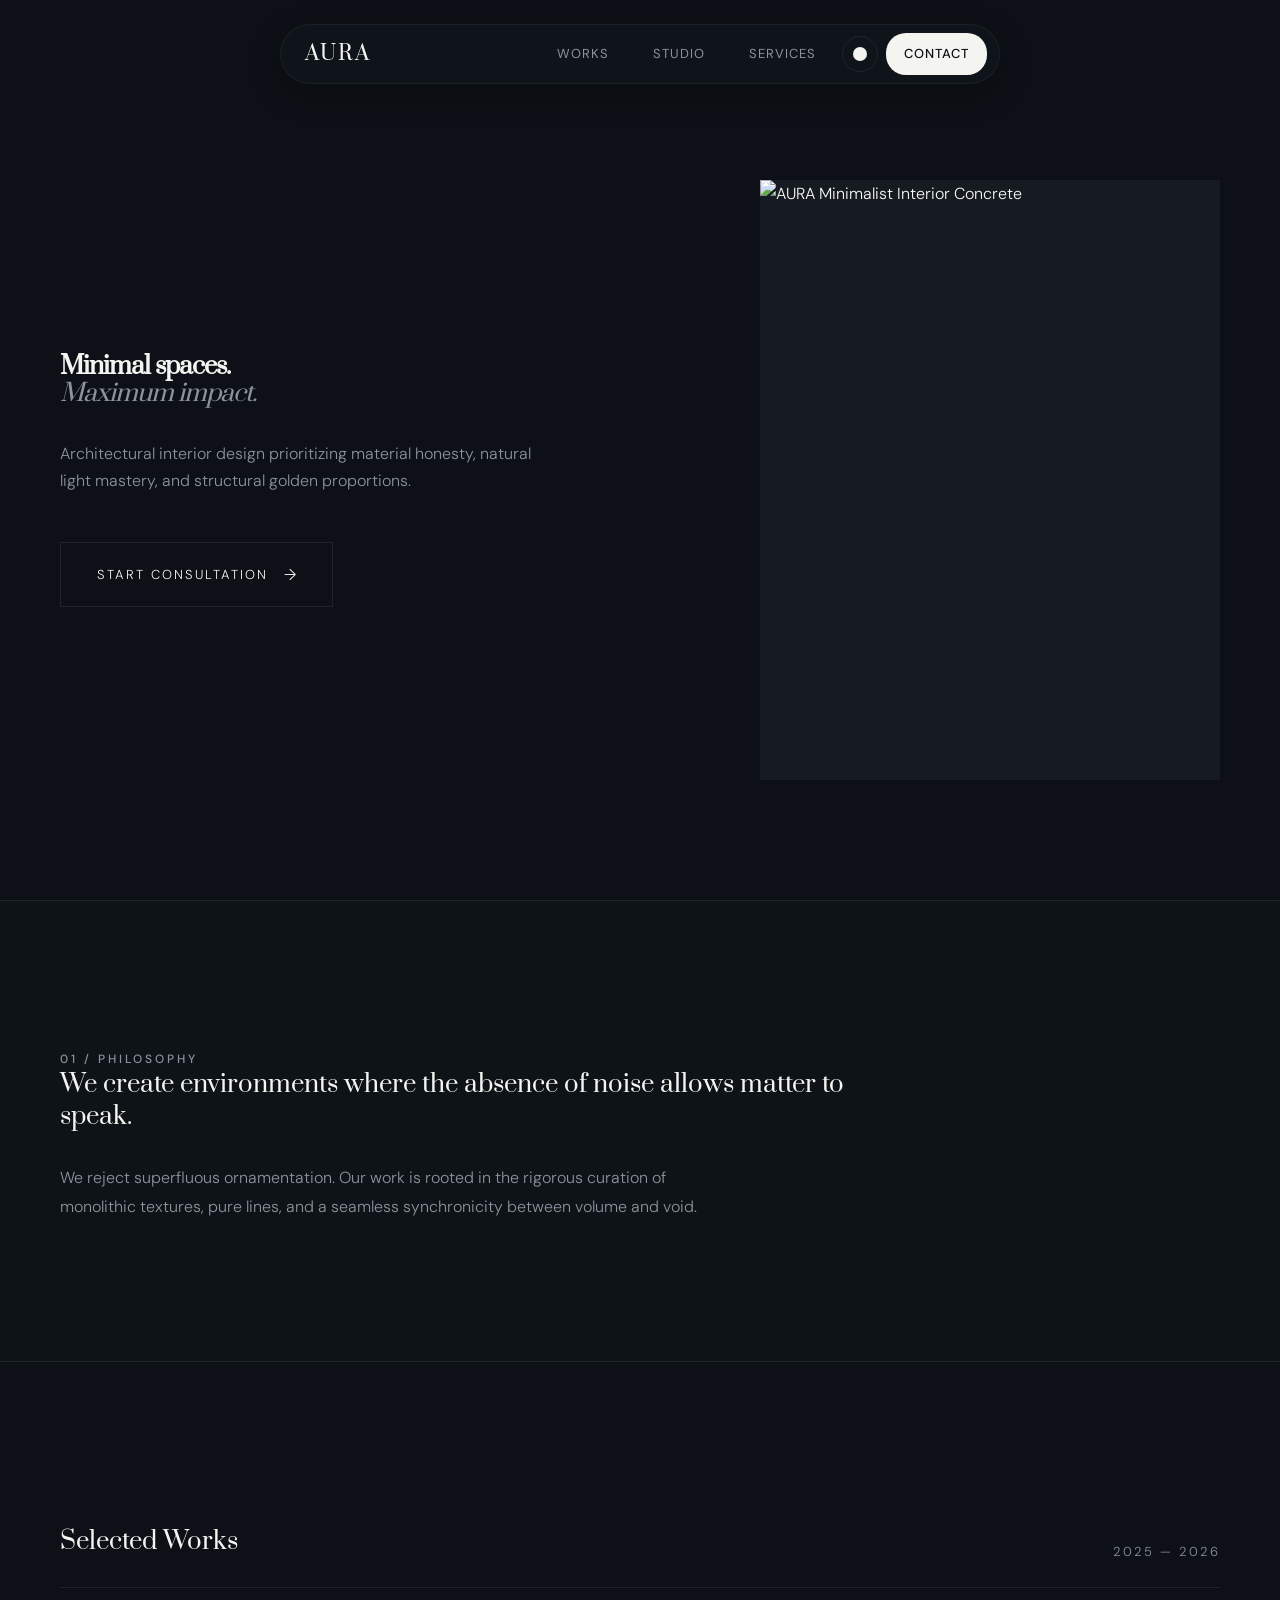
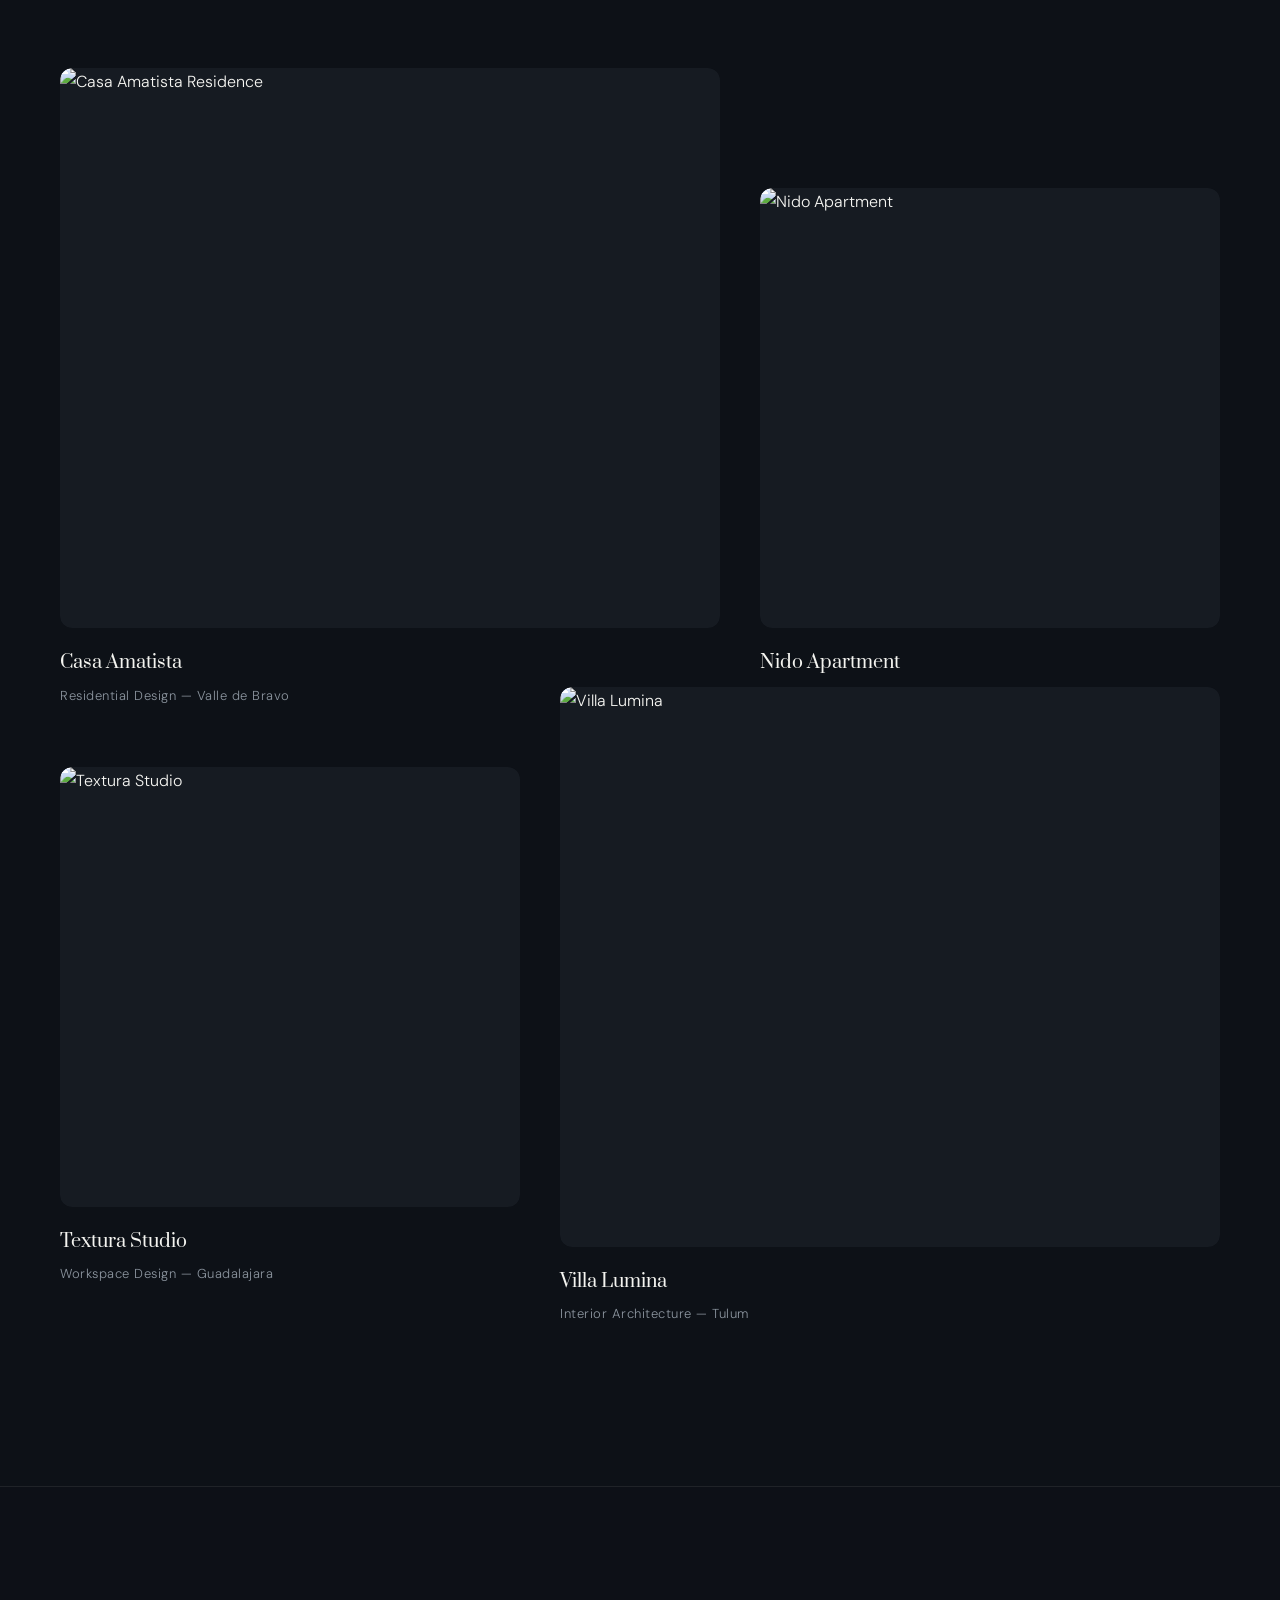
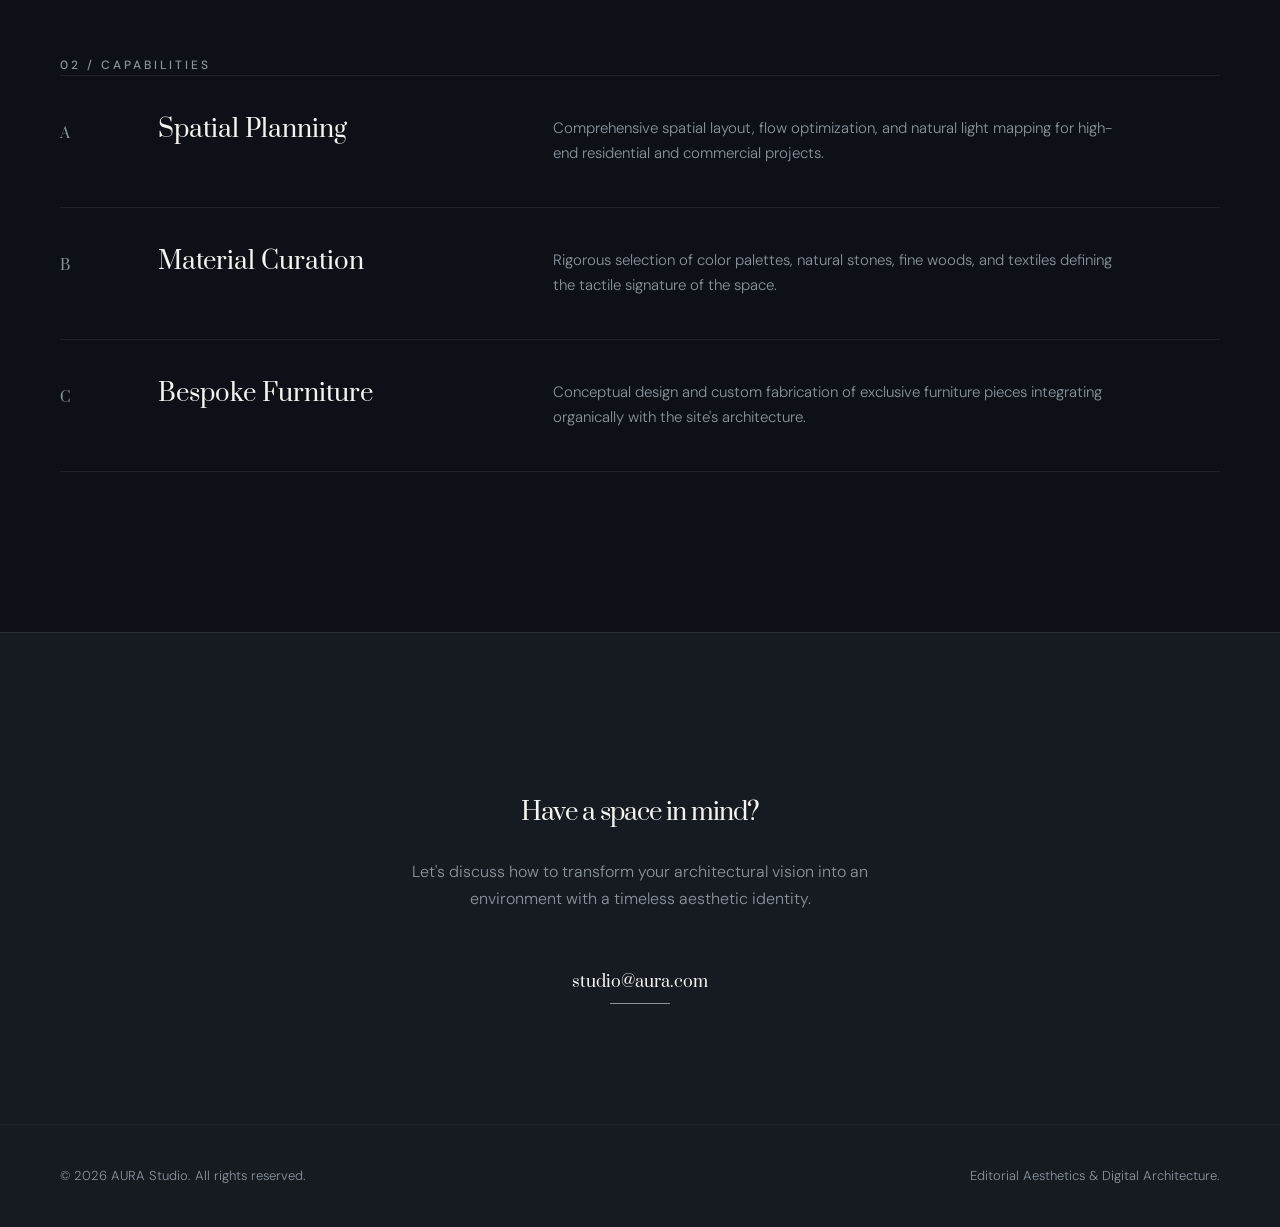
==== index.html @ 2470e01d "Subiendo version local limpia y definitiva" ====
<!DOCTYPE html>
<html lang="en">
<head>
    <meta charset="UTF-8">
    <meta name="viewport" content="width=device-width, initial-scale=1.0">
    <title>AURA — High-End Interior Architecture</title>
    <link rel="icon" href="data:image/svg+xml,<svg xmlns=%22http://www.w3.org/2000/svg%22 viewBox=%220 0 100 100%22><text y=%22.9em%22 font-size=%2290%22>A</text></svg>">
    <link rel="preconnect" href="https://fonts.googleapis.com">
    <link rel="preconnect" href="https://fonts.gstatic.com" crossorigin>
    <link href="https://fonts.googleapis.com/css2?family=DM+Sans:ital,opsz,wght@0,9..40,300;0,9..40,400;0,9..40,500;1,9..40,300&family=Prata&display=swap" rel="stylesheet">
    <link rel="stylesheet" href="scss/main.css">
</head>
<body>

    <header class="smart-nav">
        <nav class="nav-pill">
            <a href="#" class="nav-logo">AURA</a>
            <div class="nav-menu">
                <a href="#portfolio" class="nav-item">Works</a>
                <a href="#philosophy" class="nav-item">Studio</a>
                <a href="#services" class="nav-item">Services</a>
                <button id="theme-toggle" class="theme-switcher" aria-label="Toggle theme">
                    <span class="mode-icon"></span>
                </button>
                <a href="#contact" class="nav-item contact-pill">Contact</a>
            </div>
        </nav>
    </header>

    <main>
        <section class="hero" id="hero">
            <div class="hero-container">
                <div class="hero-content">
                    <h1 class="hero-title">Minimal spaces.<br><span class="italic-text">Maximum impact.</span></h1>
                    <p class="hero-lead">Architectural interior design prioritizing material honesty, natural light mastery, and structural golden proportions.</p>
                    <div class="hero-actions">
                        <a href="#contact" class="btn-premium">
                            <span class="btn-text">Start Consultation</span>
                            <span class="btn-arrow">→</span>
                        </a>
                    </div>
                </div>
                <div class="hero-visual">
                    <div class="image-wrapper">
                        <img src="https://images.unsplash.com/photo-1618221195710-dd6b41faaea6?q=80&w=1200&auto=format&fit=crop" alt="AURA Minimalist Interior Concrete" class="parallax-img">
                    </div>
                </div>
            </div>
        </section>

        <section class="philosophy" id="philosophy">
            <div class="container philosophy-grid">
                <div class="meta-label">01 / PHILOSOPHY</div>
                <div class="philosophy-statement">
                    <h2>We create environments where the absence of noise allows matter to speak.</h2>
                    <p>We reject superfluous ornamentation. Our work is rooted in the rigorous curation of monolithic textures, pure lines, and a seamless synchronicity between volume and void.</p>
                </div>
            </div>
        </section>

        <section class="portfolio" id="portfolio">
            <div class="container">
                <div class="portfolio-header">
                    <h2 class="section-title">Selected Works</h2>
                    <span class="portfolio-timeline">2025 — 2026</span>
                </div>
                
                <div class="portfolio-grid">
                    <article class="portfolio-item item-large">
                        <div class="item-image-ctx">
                            <img src="https://images.unsplash.com/photo-1600210492486-724fe5c67fb0?q=80&w=1000&auto=format&fit=crop" alt="Casa Amatista Residence">
                        </div>
                        <div class="item-meta">
                            <h3>Casa Amatista</h3>
                            <p>Residential Design — Valle de Bravo</p>
                        </div>
                    </article>

                    <article class="portfolio-item item-medium shelf-down">
                        <div class="item-image-ctx">
                            <img src="https://images.unsplash.com/photo-1600607687939-ce8a6c25118c?q=80&w=800&auto=format&fit=crop" alt="Nido Apartment">
                        </div>
                        <div class="item-meta">
                            <h3>Nido Apartment</h3>
                            <p>Urban Minimalism — CDMX</p>
                        </div>
                    </article>

                    <article class="portfolio-item item-medium">
                        <div class="item-image-ctx">
                            <img src="https://images.unsplash.com/photo-1600566753190-17f0baa2a6c3?q=80&w=800&auto=format&fit=crop" alt="Textura Studio">
                        </div>
                        <div class="item-meta">
                            <h3>Textura Studio</h3>
                            <p>Workspace Design — Guadalajara</p>
                        </div>
                    </article>

                    <article class="portfolio-item item-large shelf-up">
                        <div class="item-image-ctx">
                            <img src="https://images.unsplash.com/photo-1600210492493-0946911123ea?q=80&w=1000&auto=format&fit=crop" alt="Villa Lumina">
                        </div>
                        <div class="item-meta">
                            <h3>Villa Lumina</h3>
                            <p>Interior Architecture — Tulum</p>
                        </div>
                    </article>
                </div>
            </div>
        </section>

        <section class="services" id="services">
            <div class="container services-grid">
                <div class="meta-label">02 / CAPABILITIES</div>
                <div class="services-wrapper">
                    <div class="service-row">
                        <span class="service-index">A</span>
                        <h3 class="service-name">Spatial Planning</h3>
                        <p class="service-desc">Comprehensive spatial layout, flow optimization, and natural light mapping for high-end residential and commercial projects.</p>
                    </div>
                    <div class="service-row">
                        <span class="service-index">B</span>
                        <h3 class="service-name">Material Curation</h3>
                        <p class="service-desc">Rigorous selection of color palettes, natural stones, fine woods, and textiles defining the tactile signature of the space.</p>
                    </div>
                    <div class="service-row">
                        <span class="service-index">C</span>
                        <h3 class="service-name">Bespoke Furniture</h3>
                        <p class="service-desc">Conceptual design and custom fabrication of exclusive furniture pieces integrating organically with the site's architecture.</p>
                    </div>
                </div>
            </div>
        </section>

        <section class="contact" id="contact">
            <div class="contact-container">
                <h2 class="contact-title">Have a space in mind?</h2>
                <p class="contact-legend">Let's discuss how to transform your architectural vision into an environment with a timeless aesthetic identity.</p>
                <div class="contact-action">
                    <a href="mailto:studio@aura.com" class="btn-large-contact">studio@aura.com</a>
                </div>
            </div>
        </section>
    </main>

    <footer class="main-footer">
        <div class="container footer-container">
            <div class="footer-copyright">
                <p>© 2026 AURA Studio. All rights reserved.</p>
            </div>
            <div class="footer-signature">
                <p>Editorial Aesthetics & Digital Architecture.</p>
            </div>
        </div>
    </footer>

    <script src="assets/js/main.js"></script>
</body>
</html>
---- scss/main.css ----
@charset "UTF-8";
:root {
  --bg-color: #0D1117;
  --surface-color: #161B22;
  --text-main: #F4F4F0;
  --text-muted: #8B949E;
  --accent-color: #C9D1D9;
  --border-color: rgba(244, 244, 240, 0.08);
}

[data-theme=light] {
  --bg-color: #F9F8F6;
  --surface-color: #F0EDE9;
  --text-main: #1C1B1A;
  --text-muted: #6D6A66;
  --accent-color: #8C7A6B;
  --border-color: rgba(28, 27, 26, 0.08);
}

:root {
  --bg-color: #0D1117;
  --surface-color: #161B22;
  --text-main: #F4F4F0;
  --text-muted: #8B949E;
  --accent-color: #C9D1D9;
  --border-color: rgba(244, 244, 240, 0.08);
}

[data-theme=light] {
  --bg-color: #F9F8F6;
  --surface-color: #F0EDE9;
  --text-main: #1C1B1A;
  --text-muted: #6D6A66;
  --accent-color: #8C7A6B;
  --border-color: rgba(28, 27, 26, 0.08);
}

html {
  scroll-behavior: smooth;
  box-sizing: border-box;
  background-color: var(--bg-color);
  transition: background-color 0.5s cubic-bezier(0.16, 1, 0.3, 1);
}

*, *:before, *:after {
  box-sizing: inherit;
  margin: 0;
  padding: 0;
}

body {
  background-color: var(--bg-color);
  color: var(--text-main);
  font-family: "DM Sans", sans-serif;
  font-weight: 300;
  line-height: 1.7;
  overflow-x: hidden;
  -webkit-font-smoothing: antialiased;
  -moz-osx-font-smoothing: grayscale;
  transition: background-color 0.5s cubic-bezier(0.16, 1, 0.3, 1), color 0.5s cubic-bezier(0.16, 1, 0.3, 1);
}

.container,
.hero-container,
.philosophy-container,
.portfolio-container,
.services-container,
.contact-container,
.footer-container {
  width: 100%;
  max-width: 1300px;
  margin: 0 auto;
  padding: 0 min(5vw, 60px);
}

img {
  max-width: 100%;
  height: auto;
  display: block;
}

a {
  color: inherit;
  text-decoration: none;
  cursor: pointer;
}

:root {
  --bg-color: #0D1117;
  --surface-color: #161B22;
  --text-main: #F4F4F0;
  --text-muted: #8B949E;
  --accent-color: #C9D1D9;
  --border-color: rgba(244, 244, 240, 0.08);
}

[data-theme=light] {
  --bg-color: #F9F8F6;
  --surface-color: #F0EDE9;
  --text-main: #1C1B1A;
  --text-muted: #6D6A66;
  --accent-color: #8C7A6B;
  --border-color: rgba(28, 27, 26, 0.08);
}

.smart-nav {
  position: fixed;
  top: 24px;
  left: 0;
  width: 100%;
  z-index: 1000;
  transition: transform 0.6s cubic-bezier(0.16, 1, 0.3, 1), opacity 0.6s cubic-bezier(0.16, 1, 0.3, 1);
  display: flex;
  justify-content: center;
}
.smart-nav.nav-hidden {
  transform: translateY(-100px);
  opacity: 0;
}
@media (max-width: 480px) {
  .smart-nav {
    top: 16px;
  }
}

.nav-pill {
  background: rgba(22, 27, 34, 0.4);
  backdrop-filter: blur(24px);
  -webkit-backdrop-filter: blur(24px);
  border: 1px solid rgba(244, 244, 240, 0.05);
  display: flex;
  align-items: center;
  justify-content: space-between;
  width: 100%;
  max-width: 720px;
  padding: 8px 12px 8px 24px;
  border-radius: 40px;
  box-shadow: 0 10px 30px rgba(0, 0, 0, 0.3);
}
@media (max-width: 1024px) {
  .nav-pill {
    max-width: 90%;
  }
}
@media (max-width: 480px) {
  .nav-pill {
    padding: 6px 8px 6px 16px;
  }
}

.nav-logo {
  font-family: "Prata", serif;
  font-size: 20px;
  letter-spacing: 2px;
  color: var(--text-main);
}

.nav-menu {
  display: flex;
  align-items: center;
  gap: 8px;
}

.nav-item {
  font-size: 13px;
  font-weight: 400;
  text-transform: uppercase;
  letter-spacing: 1px;
  color: var(--text-muted);
  padding: 10px 18px;
  border-radius: 20px;
  transition: all 0.5s cubic-bezier(0.16, 1, 0.3, 1);
}
.nav-item:hover {
  color: var(--text-main);
}
.nav-item.contact-pill {
  background-color: var(--text-main);
  color: var(--bg-color);
  font-weight: 500;
}
.nav-item.contact-pill:hover {
  background-color: var(--accent-color);
  color: var(--bg-color);
}
@media (max-width: 480px) {
  .nav-item {
    font-size: 11px;
    padding: 8px 12px;
  }
  .nav-item:not(.contact-pill) {
    display: none;
  }
}

.theme-switcher {
  background: transparent;
  border: 1px solid var(--border-color);
  width: 36px;
  height: 36px;
  border-radius: 50%;
  cursor: pointer;
  display: flex;
  align-items: center;
  justify-content: center;
  padding: 0;
  transition: all 0.5s cubic-bezier(0.16, 1, 0.3, 1);
}
.theme-switcher .mode-icon {
  width: 14px;
  height: 14px;
  border-radius: 50%;
  background-color: var(--text-main);
  transition: all 0.5s cubic-bezier(0.16, 1, 0.3, 1);
}
.theme-switcher:hover {
  border-color: var(--text-main);
}

:root {
  --bg-color: #0D1117;
  --surface-color: #161B22;
  --text-main: #F4F4F0;
  --text-muted: #8B949E;
  --accent-color: #C9D1D9;
  --border-color: rgba(244, 244, 240, 0.08);
}

[data-theme=light] {
  --bg-color: #F9F8F6;
  --surface-color: #F0EDE9;
  --text-main: #1C1B1A;
  --text-muted: #6D6A66;
  --accent-color: #8C7A6B;
  --border-color: rgba(28, 27, 26, 0.08);
}

.hero {
  min-height: 100vh;
  display: flex;
  align-items: center;
  padding-top: 140px;
  padding-bottom: 80px;
}
@media (max-width: 1024px) {
  .hero {
    padding-top: 120px;
    padding-bottom: 60px;
  }
}

.hero-container {
  display: grid;
  grid-template-columns: 1.1fr 0.9fr;
  gap: 40px;
  align-items: center;
}
@media (max-width: 1024px) {
  .hero-container {
    grid-template-columns: 1fr;
    gap: 60px;
  }
}

.hero-content {
  max-width: 580px;
}
@media (max-width: 1024px) {
  .hero-content {
    max-width: 100%;
  }
}

.hero-title {
  font-size: clamp(40px, 40px + (64px - 40px) * (100vw - 375px) / (1440px - 375px), 64px);
  font-family: "Prata", serif;
  color: var(--text-main);
  line-height: 1.15;
  margin-bottom: 32px;
  letter-spacing: -1px;
}
.hero-title .italic-text {
  font-family: "Prata", serif;
  font-style: italic;
  font-weight: 300;
  color: var(--text-muted);
}

.hero-lead {
  font-size: clamp(16px, 16px + (18px - 16px) * (100vw - 375px) / (1440px - 375px), 18px);
  color: var(--text-muted);
  margin-bottom: 48px;
  max-width: 480px;
}

.hero-actions {
  display: inline-block;
}

.btn-premium {
  display: flex;
  align-items: center;
  gap: 16px;
  padding: 18px 36px;
  border: 1px solid var(--border-color);
  border-radius: 0;
  background: transparent;
  transition: all 0.5s cubic-bezier(0.16, 1, 0.3, 1);
}
.btn-premium .btn-text {
  font-size: 13px;
  text-transform: uppercase;
  letter-spacing: 2px;
  color: var(--text-main);
}
.btn-premium .btn-arrow {
  font-size: 16px;
  transition: transform 0.4s cubic-bezier(0.16, 1, 0.3, 1);
}
.btn-premium:hover {
  border-color: var(--text-main);
  background-color: rgba(254, 254, 250, 0.02);
}
.btn-premium:hover .btn-arrow {
  transform: translateX(6px);
}

.hero-visual {
  position: relative;
  width: 100%;
  display: flex;
  justify-content: flex-end;
}
@media (max-width: 1024px) {
  .hero-visual {
    justify-content: center;
  }
}

.image-wrapper {
  width: 100%;
  max-width: 460px;
  height: 600px;
  overflow: hidden;
  background-color: var(--surface-color);
}
.image-wrapper .parallax-img {
  width: 100%;
  height: 100%;
  object-fit: cover;
  filter: grayscale(20%) contrast(105%);
  transition: transform 0.8s cubic-bezier(0.16, 1, 0.3, 1);
}
.image-wrapper:hover .parallax-img {
  transform: scale(1.05);
}
@media (max-width: 1024px) {
  .image-wrapper {
    max-width: 100%;
    height: 500px;
  }
}
@media (max-width: 480px) {
  .image-wrapper {
    height: 400px;
  }
}

:root {
  --bg-color: #0D1117;
  --surface-color: #161B22;
  --text-main: #F4F4F0;
  --text-muted: #8B949E;
  --accent-color: #C9D1D9;
  --border-color: rgba(244, 244, 240, 0.08);
}

[data-theme=light] {
  --bg-color: #F9F8F6;
  --surface-color: #F0EDE9;
  --text-main: #1C1B1A;
  --text-muted: #6D6A66;
  --accent-color: #8C7A6B;
  --border-color: rgba(28, 27, 26, 0.08);
}

.philosophy {
  padding: 140px 0;
  border-top: 1px solid var(--border-color);
  border-bottom: 1px solid var(--border-color);
  background-color: rgba(22, 27, 34, 0.2);
}
@media (max-width: 1024px) {
  .philosophy {
    padding: 100px 0;
  }
}

.philosophy-container {
  display: grid;
  grid-template-columns: 0.4fr 1.6fr;
  gap: 40px;
}
@media (max-width: 1024px) {
  .philosophy-container {
    grid-template-columns: 1fr;
    gap: 24px;
  }
}

.meta-label {
  font-size: 12px;
  font-weight: 500;
  text-transform: uppercase;
  letter-spacing: 3px;
  color: var(--text-muted);
  padding-top: 8px;
}

.philosophy-statement {
  max-width: 820px;
}
.philosophy-statement h2 {
  font-size: clamp(28px, 28px + (44px - 28px) * (100vw - 375px) / (1440px - 375px), 44px);
  font-family: "Prata", serif;
  color: var(--text-main);
  line-height: 1.3;
  margin-bottom: 32px;
  font-weight: 400;
}
.philosophy-statement p {
  font-size: clamp(16px, 16px + (18px - 16px) * (100vw - 375px) / (1440px - 375px), 18px);
  color: var(--text-muted);
  max-width: 680px;
  line-height: 1.8;
}

:root {
  --bg-color: #0D1117;
  --surface-color: #161B22;
  --text-main: #F4F4F0;
  --text-muted: #8B949E;
  --accent-color: #C9D1D9;
  --border-color: rgba(244, 244, 240, 0.08);
}

[data-theme=light] {
  --bg-color: #F9F8F6;
  --surface-color: #F0EDE9;
  --text-main: #1C1B1A;
  --text-muted: #6D6A66;
  --accent-color: #8C7A6B;
  --border-color: rgba(28, 27, 26, 0.08);
}

.portfolio {
  padding: 160px 0;
}
@media (max-width: 1024px) {
  .portfolio {
    padding: 100px 0;
  }
}

.portfolio-header {
  display: flex;
  justify-content: space-between;
  align-items: flex-end;
  margin-bottom: 80px;
  border-bottom: 1px solid var(--border-color);
  padding-bottom: 24px;
}
.portfolio-header .section-title {
  font-size: clamp(32px, 32px + (48px - 32px) * (100vw - 375px) / (1440px - 375px), 48px);
  font-family: "Prata", serif;
  font-weight: 400;
  color: var(--text-main);
}
.portfolio-header .portfolio-timeline {
  font-size: 13px;
  letter-spacing: 2px;
  color: var(--text-muted);
}

.portfolio-grid {
  display: grid;
  grid-template-columns: repeat(12, 1fr);
  gap: 60px 40px;
}
@media (max-width: 1024px) {
  .portfolio-grid {
    gap: 40px 0;
  }
}

.portfolio-item {
  position: relative;
  display: flex;
  flex-direction: column;
}
.portfolio-item .item-image-ctx {
  width: 100%;
  overflow: hidden;
  background-color: var(--surface-color);
  border-radius: 12px;
  mask-image: -webkit-radial-gradient(white, black);
}
.portfolio-item .item-image-ctx img {
  width: 100%;
  height: 100%;
  object-fit: cover;
  filter: grayscale(10%) contrast(102%);
  transition: transform 0.8s cubic-bezier(0.16, 1, 0.3, 1);
}
.portfolio-item .item-meta {
  margin-top: 20px;
}
.portfolio-item .item-meta h3 {
  font-family: "Prata", serif;
  font-size: 18px;
  font-weight: 400;
  color: var(--text-main);
  margin-bottom: 6px;
}
.portfolio-item .item-meta p {
  font-size: 13px;
  color: var(--text-muted);
  letter-spacing: 0.5px;
}
.portfolio-item:hover .item-image-ctx img {
  transform: scale(1.03);
}
.portfolio-item {
  /* Distribución de la grilla asimétrica editorial */
}
.portfolio-item.item-large {
  grid-column: span 7;
}
.portfolio-item.item-large .item-image-ctx {
  height: 560px;
}
@media (max-width: 1024px) {
  .portfolio-item.item-large {
    grid-column: span 12;
  }
  .portfolio-item.item-large .item-image-ctx {
    height: 450px;
  }
}
.portfolio-item.item-medium {
  grid-column: span 5;
}
.portfolio-item.item-medium .item-image-ctx {
  height: 440px;
}
@media (max-width: 1024px) {
  .portfolio-item.item-medium {
    grid-column: span 12;
  }
  .portfolio-item.item-medium .item-image-ctx {
    height: 400px;
  }
}
.portfolio-item {
  /* Desplazamientos geométricos para pantallas de escritorio */
}
.portfolio-item.shelf-down {
  margin-top: 120px;
}
@media (max-width: 1024px) {
  .portfolio-item.shelf-down {
    margin-top: 0;
  }
}
.portfolio-item.shelf-up {
  margin-top: -80px;
}
@media (max-width: 1024px) {
  .portfolio-item.shelf-up {
    margin-top: 0;
  }
}

:root {
  --bg-color: #0D1117;
  --surface-color: #161B22;
  --text-main: #F4F4F0;
  --text-muted: #8B949E;
  --accent-color: #C9D1D9;
  --border-color: rgba(244, 244, 240, 0.08);
}

[data-theme=light] {
  --bg-color: #F9F8F6;
  --surface-color: #F0EDE9;
  --text-main: #1C1B1A;
  --text-muted: #6D6A66;
  --accent-color: #8C7A6B;
  --border-color: rgba(28, 27, 26, 0.08);
}

.services {
  padding: 160px 0;
  border-top: 1px solid var(--border-color);
  background-color: rgba(13, 17, 23, 0.4);
}
@media (max-width: 1024px) {
  .services {
    padding: 100px 0;
  }
}

.services-container {
  display: grid;
  grid-template-columns: 0.4fr 1.6fr;
  gap: 40px;
}
@media (max-width: 1024px) {
  .services-container {
    grid-template-columns: 1fr;
    gap: 48px;
  }
}

.services-wrapper {
  display: flex;
  flex-direction: column;
  width: 100%;
}

.service-row {
  display: grid;
  grid-template-columns: 0.2fr 1fr 1.8fr;
  padding: 40px 0;
  border-top: 1px solid var(--border-color);
  align-items: flex-start;
  gap: 24px;
  transition: background-color 0.4s cubic-bezier(0.16, 1, 0.3, 1);
}
.service-row:last-child {
  border-bottom: 1px solid var(--border-color);
}
.service-row .service-index {
  font-family: "Prata", serif;
  font-size: 14px;
  color: var(--text-muted);
  padding-top: 6px;
}
.service-row .service-name {
  font-family: "Prata", serif;
  font-size: 24px;
  font-weight: 400;
  color: var(--text-main);
  line-height: 1.2;
}
.service-row .service-desc {
  font-size: 15px;
  color: var(--text-muted);
  line-height: 1.7;
  max-width: 580px;
}
.service-row:hover {
  background-color: rgba(244, 244, 240, 0.01);
}
@media (max-width: 1024px) {
  .service-row {
    grid-template-columns: 1fr;
    gap: 12px;
    padding: 32px 0;
  }
}

:root {
  --bg-color: #0D1117;
  --surface-color: #161B22;
  --text-main: #F4F4F0;
  --text-muted: #8B949E;
  --accent-color: #C9D1D9;
  --border-color: rgba(244, 244, 240, 0.08);
}

[data-theme=light] {
  --bg-color: #F9F8F6;
  --surface-color: #F0EDE9;
  --text-main: #1C1B1A;
  --text-muted: #6D6A66;
  --accent-color: #8C7A6B;
  --border-color: rgba(28, 27, 26, 0.08);
}

.contact {
  padding: 160px 0 120px 0;
  background-color: var(--surface-color);
  text-align: center;
  border-top: 1px solid var(--border-color);
}
@media (max-width: 1024px) {
  .contact {
    padding: 120px 0 80px 0;
  }
}

.contact-title {
  font-size: clamp(36px, 36px + (56px - 36px) * (100vw - 375px) / (1440px - 375px), 56px);
  font-family: "Prata", serif;
  font-weight: 400;
  color: var(--text-main);
  margin-bottom: 24px;
  letter-spacing: -1px;
}

.contact-legend {
  font-size: clamp(16px, 16px + (18px - 16px) * (100vw - 375px) / (1440px - 375px), 18px);
  color: var(--text-muted);
  max-width: 520px;
  margin: 0 auto 56px auto;
  line-height: 1.7;
}

.btn-large-contact {
  display: inline-block;
  font-family: "Prata", serif;
  font-size: clamp(28px, 28px + (48px - 28px) * (100vw - 375px) / (1440px - 375px), 48px);
  color: var(--text-main);
  font-weight: 400;
  position: relative;
  padding-bottom: 8px;
  transition: color 0.4s cubic-bezier(0.16, 1, 0.3, 1);
}
.btn-large-contact::after {
  content: "";
  position: absolute;
  bottom: 0;
  left: 50%;
  width: 60px;
  height: 1px;
  background-color: var(--text-muted);
  transform: translateX(-50%);
  transition: width 0.4s cubic-bezier(0.16, 1, 0.3, 1), background-color 0.4s cubic-bezier(0.16, 1, 0.3, 1);
}
.btn-large-contact:hover {
  color: var(--accent-color);
}
.btn-large-contact:hover::after {
  width: 100%;
  background-color: var(--accent-color);
}

.main-footer {
  padding: 40px 0;
  background-color: var(--surface-color);
  border-top: 1px solid rgba(244, 244, 240, 0.04);
  font-size: 13px;
  color: var(--text-muted);
}

.footer-container {
  display: flex;
  justify-content: space-between;
  align-items: center;
}
@media (max-width: 480px) {
  .footer-container {
    flex-direction: column;
    gap: 16px;
    text-align: center;
  }
}/*# sourceMappingURL=main.css.map */
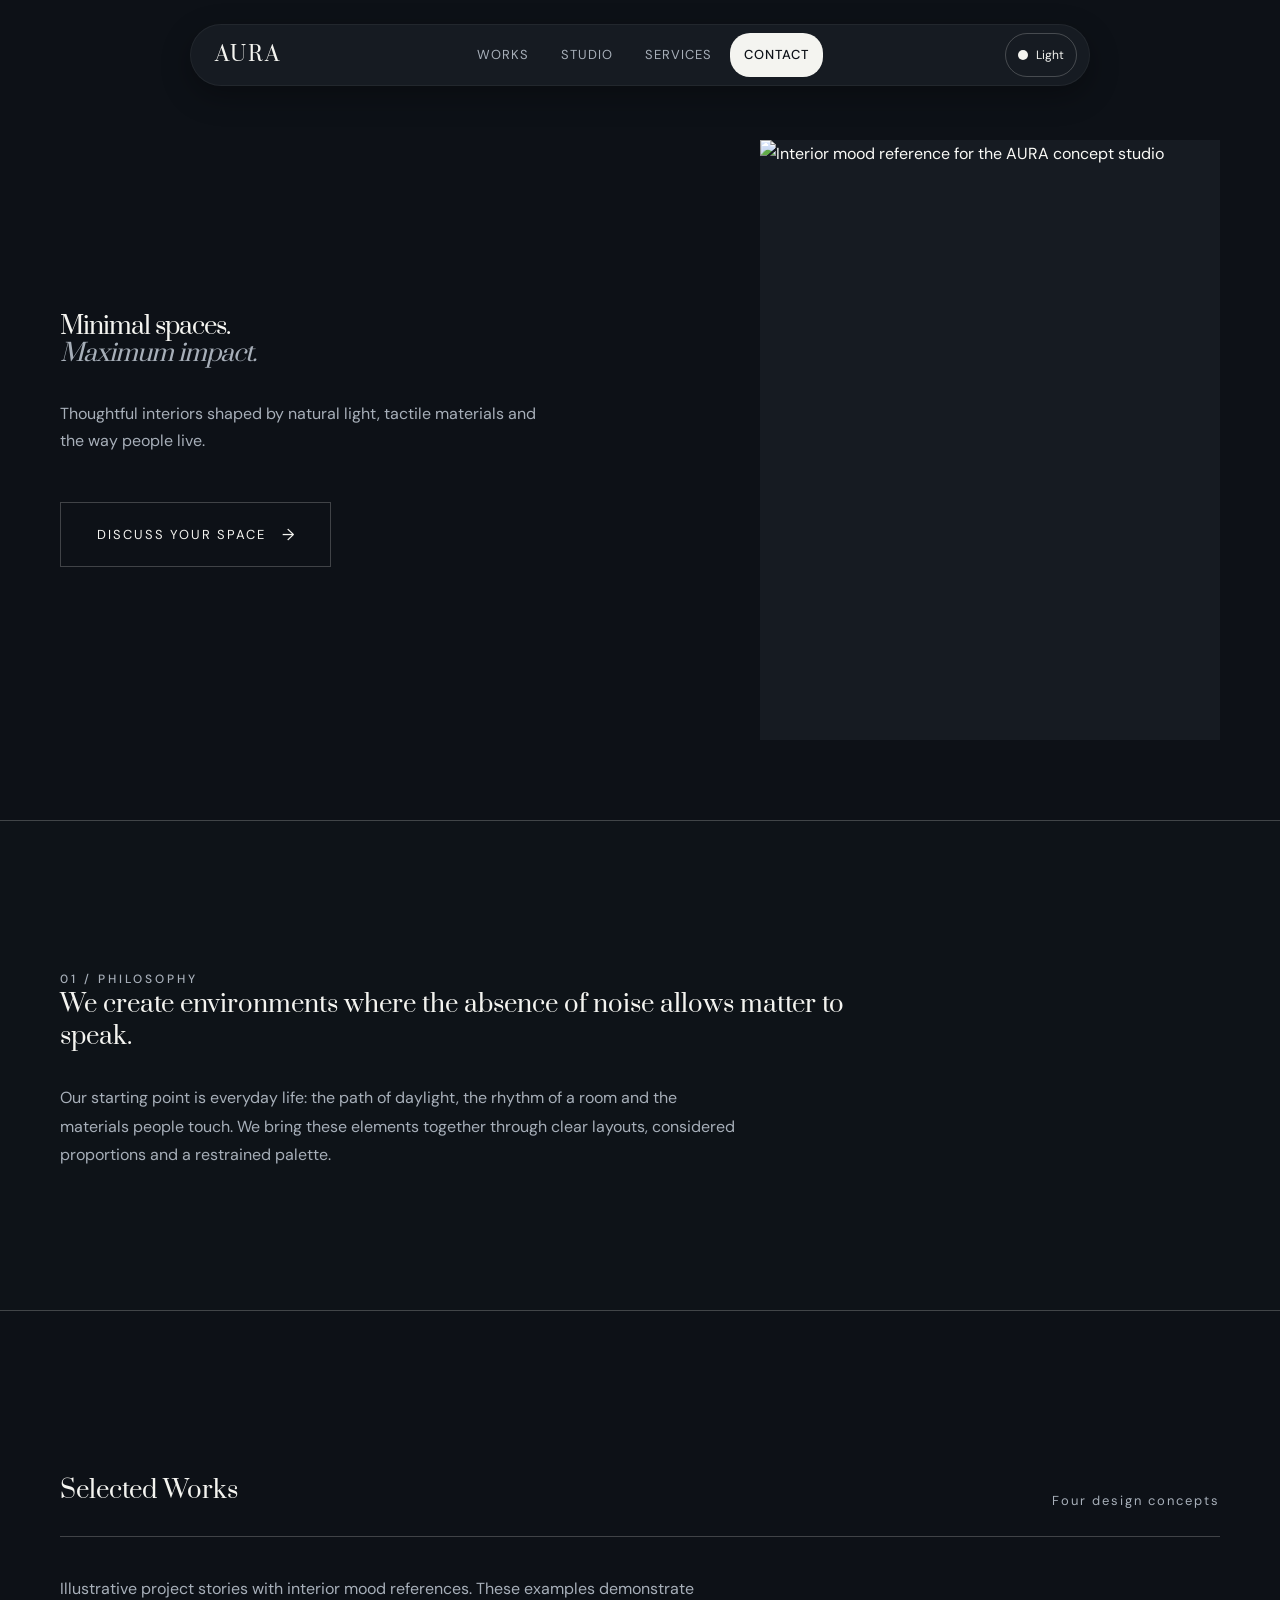
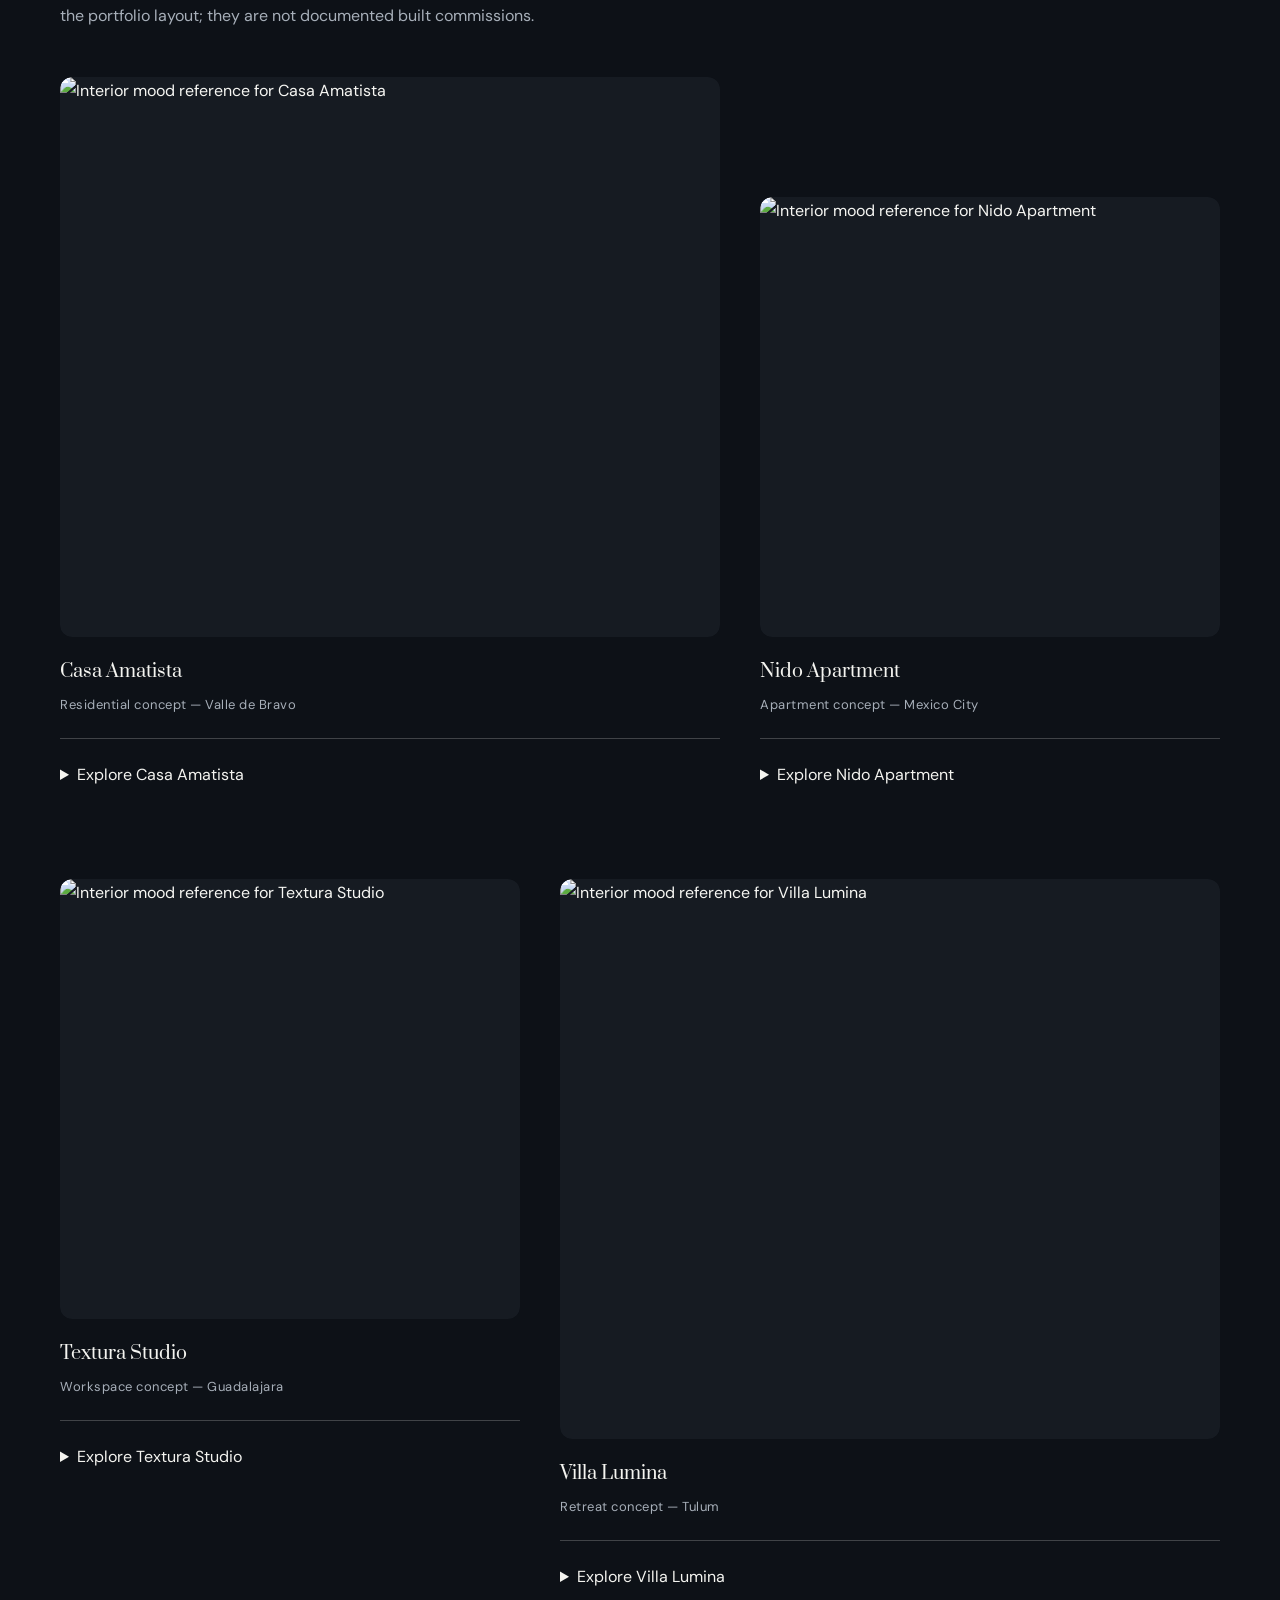
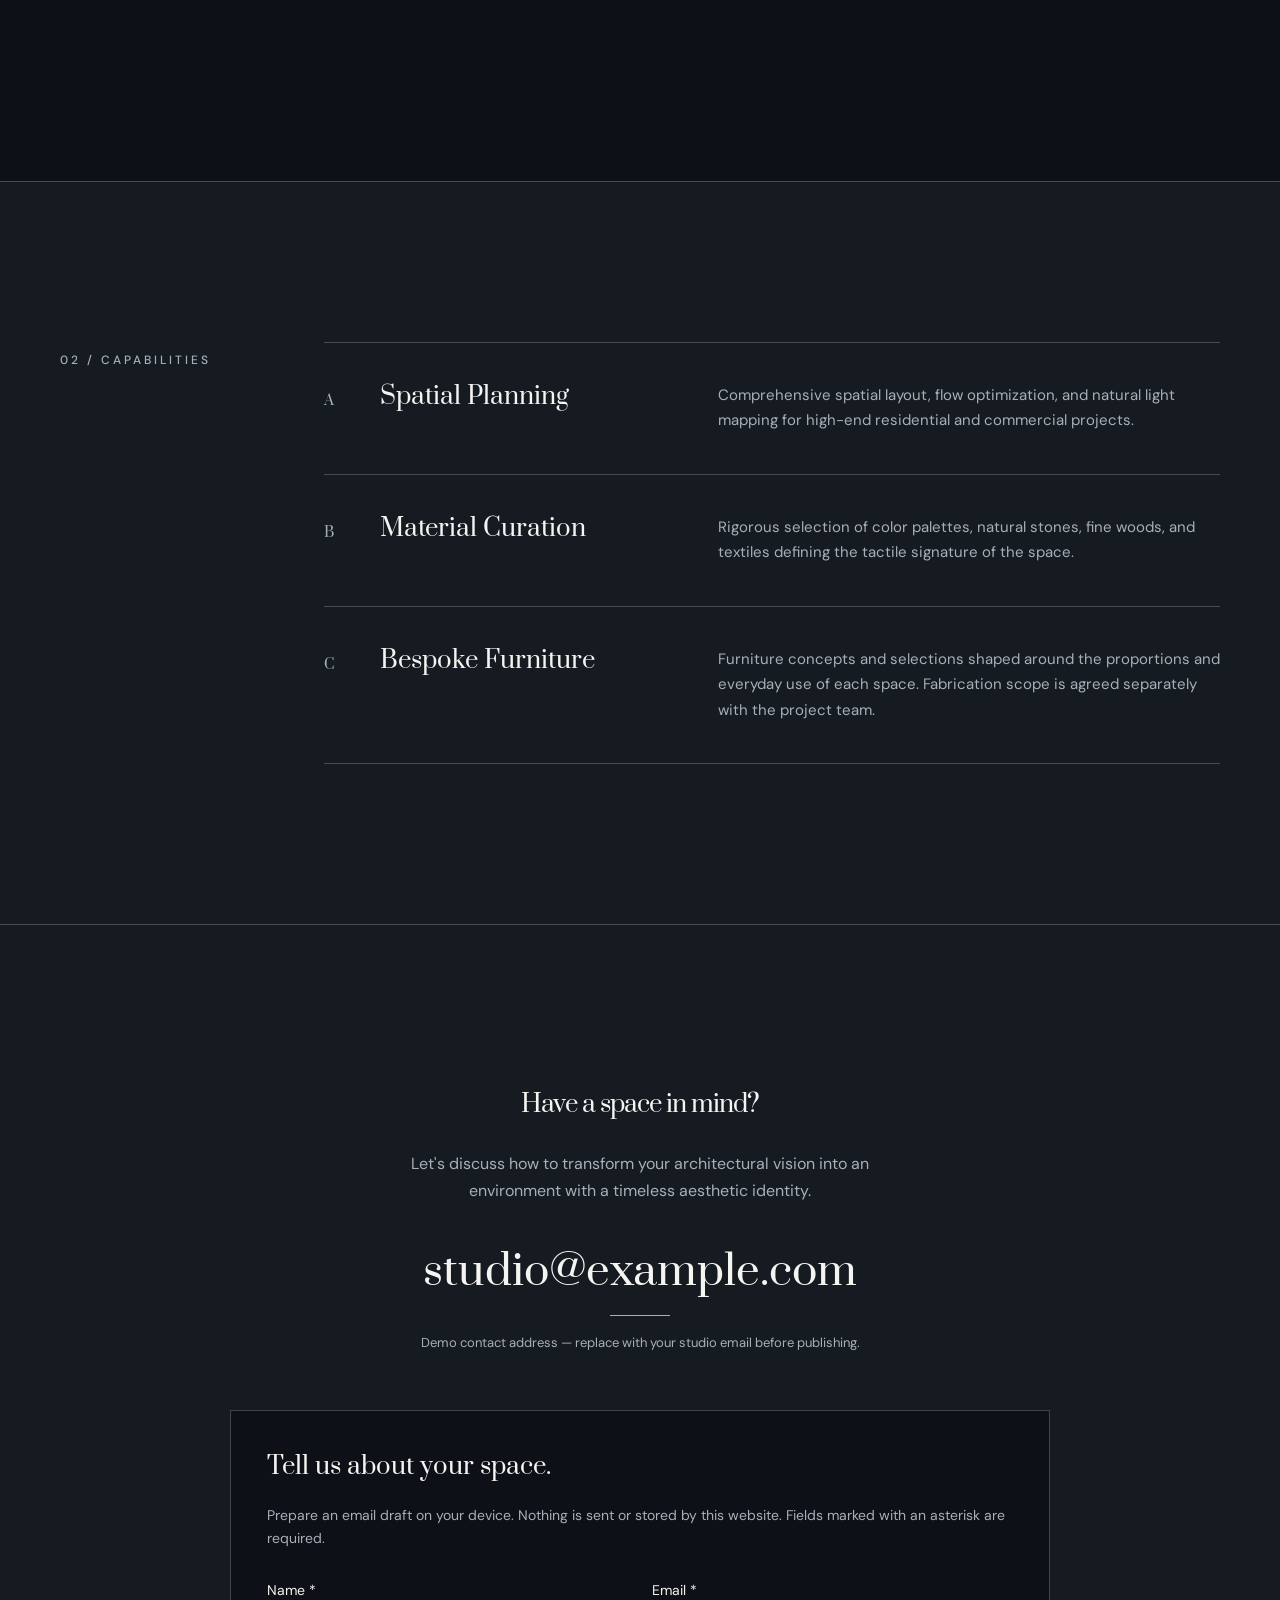
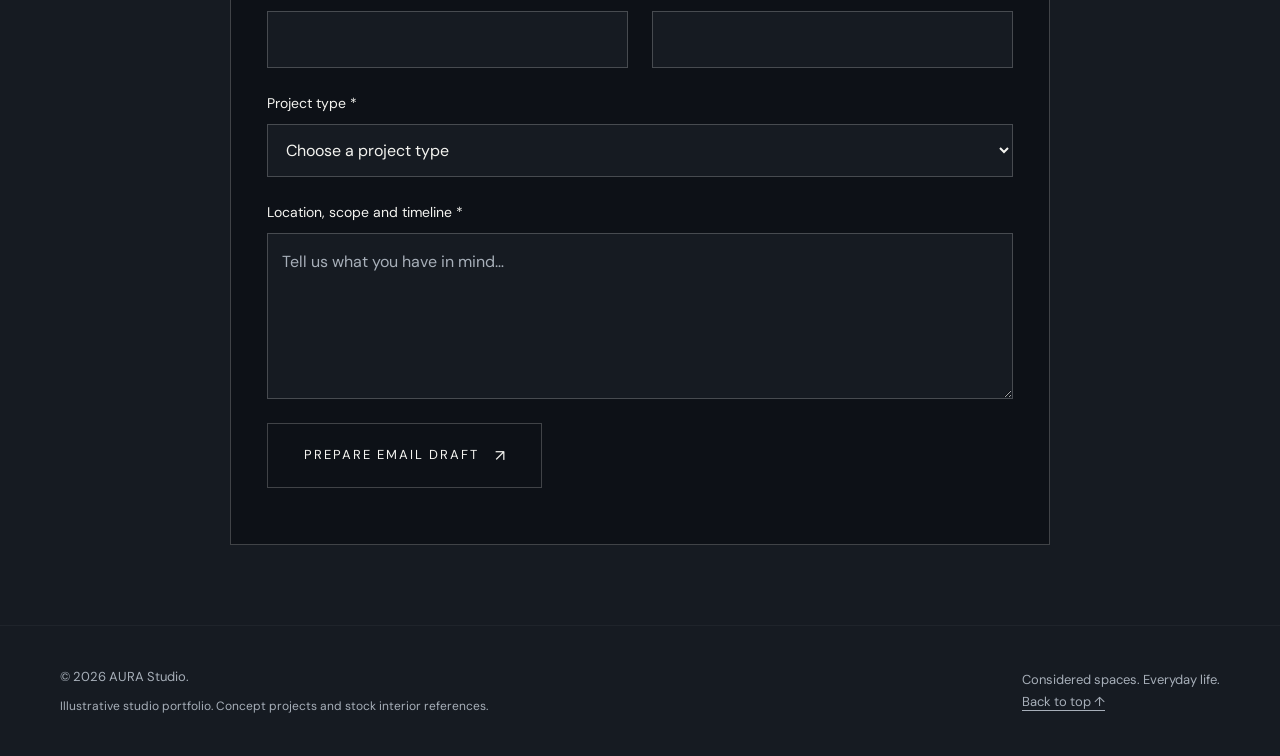
==== commit b22f6791: "Corrección comercial" ====
--- a/index.html
+++ b/index.html
@@ -1,6 +1,8 @@
 <!DOCTYPE html>
-<html lang="en">
+<html lang="en" data-theme="dark">
 <head>
+    <script src="assets/js/theme.js"></script>
+    <meta name="description" content="AURA is an illustrative interior design studio portfolio exploring natural light, thoughtful materials and quiet spaces.">
     <meta charset="UTF-8">
     <meta name="viewport" content="width=device-width, initial-scale=1.0">
     <title>AURA — High-End Interior Architecture</title>
@@ -9,107 +11,115 @@
     <link rel="preconnect" href="https://fonts.gstatic.com" crossorigin>
     <link href="https://fonts.googleapis.com/css2?family=DM+Sans:ital,opsz,wght@0,9..40,300;0,9..40,400;0,9..40,500;1,9..40,300&family=Prata&display=swap" rel="stylesheet">
     <link rel="stylesheet" href="scss/main.css">
+    <link rel="stylesheet" href="scss/enhancements.css">
 </head>
 <body>
+    <a class="skip-link" href="#main-content">Skip to content</a>
 
     <header class="smart-nav">
-        <nav class="nav-pill">
-            <a href="#" class="nav-logo">AURA</a>
-            <div class="nav-menu">
+        <nav class="nav-pill" aria-label="Main navigation">
+            <a href="#hero" class="nav-logo" aria-label="AURA — home">AURA</a>
+            <div class="nav-menu" id="main-navigation">
                 <a href="#portfolio" class="nav-item">Works</a>
                 <a href="#philosophy" class="nav-item">Studio</a>
                 <a href="#services" class="nav-item">Services</a>
-                <button id="theme-toggle" class="theme-switcher" aria-label="Toggle theme">
-                    <span class="mode-icon"></span>
-                </button>
                 <a href="#contact" class="nav-item contact-pill">Contact</a>
+            </div>
+            <div class="nav-controls">
+                <button hidden type="button" id="theme-toggle" class="theme-switcher" aria-label="Switch to light appearance"><span class="mode-icon" aria-hidden="true"></span><span class="theme-label">Light</span></button>
+                <button hidden type="button" id="menu-toggle" class="menu-toggle" aria-controls="main-navigation" aria-expanded="false">Menu</button>
             </div>
         </nav>
     </header>
 
-    <main>
-        <section class="hero" id="hero">
+    <main id="main-content" tabindex="-1">
+        <section class="hero" id="hero" tabindex="-1">
             <div class="hero-container">
                 <div class="hero-content">
                     <h1 class="hero-title">Minimal spaces.<br><span class="italic-text">Maximum impact.</span></h1>
-                    <p class="hero-lead">Architectural interior design prioritizing material honesty, natural light mastery, and structural golden proportions.</p>
+                    <p class="hero-lead">Thoughtful interiors shaped by natural light, tactile materials and the way people live.</p>
                     <div class="hero-actions">
                         <a href="#contact" class="btn-premium">
-                            <span class="btn-text">Start Consultation</span>
+                            <span class="btn-text">Discuss your space</span>
                             <span class="btn-arrow">→</span>
                         </a>
                     </div>
                 </div>
                 <div class="hero-visual">
                     <div class="image-wrapper">
-                        <img src="https://images.unsplash.com/photo-1618221195710-dd6b41faaea6?q=80&w=1200&auto=format&fit=crop" alt="AURA Minimalist Interior Concrete" class="parallax-img">
+                        <img src="https://images.unsplash.com/photo-1618221195710-dd6b41faaea6?q=80&w=1200&auto=format&fit=crop" alt="Interior mood reference for the AURA concept studio" class="parallax-img" decoding="async" fetchpriority="high">
                     </div>
                 </div>
             </div>
         </section>
 
-        <section class="philosophy" id="philosophy">
+        <section class="philosophy" id="philosophy" tabindex="-1">
             <div class="container philosophy-grid">
                 <div class="meta-label">01 / PHILOSOPHY</div>
                 <div class="philosophy-statement">
                     <h2>We create environments where the absence of noise allows matter to speak.</h2>
-                    <p>We reject superfluous ornamentation. Our work is rooted in the rigorous curation of monolithic textures, pure lines, and a seamless synchronicity between volume and void.</p>
+                    <p>Our starting point is everyday life: the path of daylight, the rhythm of a room and the materials people touch. We bring these elements together through clear layouts, considered proportions and a restrained palette.</p>
                 </div>
             </div>
         </section>
 
-        <section class="portfolio" id="portfolio">
+        <section class="portfolio" id="portfolio" tabindex="-1">
             <div class="container">
                 <div class="portfolio-header">
                     <h2 class="section-title">Selected Works</h2>
-                    <span class="portfolio-timeline">2025 — 2026</span>
+                    <span class="portfolio-timeline">Four design concepts</span>
                 </div>
                 
+                <p class="section-intro">Illustrative project stories with interior mood references. These examples demonstrate the portfolio layout; they are not documented built commissions.</p>
                 <div class="portfolio-grid">
                     <article class="portfolio-item item-large">
                         <div class="item-image-ctx">
-                            <img src="https://images.unsplash.com/photo-1600210492486-724fe5c67fb0?q=80&w=1000&auto=format&fit=crop" alt="Casa Amatista Residence">
+                            <img loading="lazy" decoding="async" src="https://images.unsplash.com/photo-1600210492486-724fe5c67fb0?q=80&w=1000&auto=format&fit=crop" alt="Interior mood reference for Casa Amatista">
                         </div>
                         <div class="item-meta">
                             <h3>Casa Amatista</h3>
-                            <p>Residential Design — Valle de Bravo</p>
+                            <p>Residential concept — Valle de Bravo</p>
                         </div>
+                        <details class="project-details"><summary>Explore Casa Amatista</summary><p><strong>A home for slower days</strong></p><p>A residential concept organized around a shared living area, warm neutral finishes and a connection to the surrounding landscape. The direction balances generous gathering spaces with quieter corners.</p><p><strong>Scope:</strong> Planning, material palette and furniture direction.</p><p>Concept example. The photograph is a stock interior reference.</p><a href="#contact">Discuss a similar project →</a></details>
                     </article>
 
                     <article class="portfolio-item item-medium shelf-down">
                         <div class="item-image-ctx">
-                            <img src="https://images.unsplash.com/photo-1600607687939-ce8a6c25118c?q=80&w=800&auto=format&fit=crop" alt="Nido Apartment">
+                            <img loading="lazy" decoding="async" src="https://images.unsplash.com/photo-1600607687939-ce8a6c25118c?q=80&w=800&auto=format&fit=crop" alt="Interior mood reference for Nido Apartment">
                         </div>
                         <div class="item-meta">
                             <h3>Nido Apartment</h3>
-                            <p>Urban Minimalism — CDMX</p>
+                            <p>Apartment concept — Mexico City</p>
                         </div>
+                        <details class="project-details"><summary>Explore Nido Apartment</summary><p><strong>More room for everyday living</strong></p><p>A compact apartment concept that considers flexible furniture, useful storage and a clear route between daily activities. Soft tones and a limited material palette bring the rooms together.</p><p><strong>Scope:</strong> Compact-space planning and furniture selection.</p><p>Concept example. The photograph is a stock interior reference.</p><a href="#contact">Discuss a similar project →</a></details>
                     </article>
 
                     <article class="portfolio-item item-medium">
                         <div class="item-image-ctx">
-                            <img src="https://images.unsplash.com/photo-1600566753190-17f0baa2a6c3?q=80&w=800&auto=format&fit=crop" alt="Textura Studio">
+                            <img loading="lazy" decoding="async" src="https://images.unsplash.com/photo-1600566753190-17f0baa2a6c3?q=80&w=800&auto=format&fit=crop" alt="Interior mood reference for Textura Studio">
                         </div>
                         <div class="item-meta">
                             <h3>Textura Studio</h3>
-                            <p>Workspace Design — Guadalajara</p>
+                            <p>Workspace concept — Guadalajara</p>
                         </div>
+                        <details class="project-details"><summary>Explore Textura Studio</summary><p><strong>A tactile place to work</strong></p><p>A workspace concept exploring a balance between shared tables and focused individual tasks. Natural textures and restrained accents establish a calm backdrop for a creative practice.</p><p><strong>Scope:</strong> Workspace layout, materials and lighting direction.</p><p>Concept example. The photograph is a stock interior reference.</p><a href="#contact">Discuss a similar project →</a></details>
                     </article>
 
                     <article class="portfolio-item item-large shelf-up">
                         <div class="item-image-ctx">
-                            <img src="https://images.unsplash.com/photo-1600210492493-0946911123ea?q=80&w=1000&auto=format&fit=crop" alt="Villa Lumina">
+                            <img loading="lazy" decoding="async" src="https://images.unsplash.com/photo-1600210492493-0946911123ea?q=80&w=1000&auto=format&fit=crop" alt="Interior mood reference for Villa Lumina">
                         </div>
                         <div class="item-meta">
                             <h3>Villa Lumina</h3>
-                            <p>Interior Architecture — Tulum</p>
+                            <p>Retreat concept — Tulum</p>
                         </div>
+                        <details class="project-details"><summary>Explore Villa Lumina</summary><p><strong>Living with the changing light</strong></p><p>A retreat concept centered on open living spaces, shaded transitions and a relaxed material palette. Furniture is arranged to support conversation while keeping circulation clear.</p><p><strong>Scope:</strong> Interior concept, furniture and finish direction.</p><p>Concept example. The photograph is a stock interior reference.</p><a href="#contact">Discuss a similar project →</a></details>
                     </article>
                 </div>
             </div>
         </section>
 
-        <section class="services" id="services">
+        <section class="services" id="services" tabindex="-1">
             <div class="container services-grid">
                 <div class="meta-label">02 / CAPABILITIES</div>
                 <div class="services-wrapper">
@@ -126,18 +136,35 @@
                     <div class="service-row">
                         <span class="service-index">C</span>
                         <h3 class="service-name">Bespoke Furniture</h3>
-                        <p class="service-desc">Conceptual design and custom fabrication of exclusive furniture pieces integrating organically with the site's architecture.</p>
+                        <p class="service-desc">Furniture concepts and selections shaped around the proportions and everyday use of each space. Fabrication scope is agreed separately with the project team.</p>
                     </div>
                 </div>
             </div>
         </section>
 
-        <section class="contact" id="contact">
+        <section class="contact" id="contact" tabindex="-1">
             <div class="contact-container">
                 <h2 class="contact-title">Have a space in mind?</h2>
                 <p class="contact-legend">Let's discuss how to transform your architectural vision into an environment with a timeless aesthetic identity.</p>
                 <div class="contact-action">
-                    <a href="mailto:studio@aura.com" class="btn-large-contact">studio@aura.com</a>
+                    <a href="mailto:studio@example.com" class="btn-large-contact">studio@example.com</a>
+                </div>
+                <p class="contact-note">Demo contact address — replace with your studio email before publishing.</p>
+                <div class="inquiry">
+                    <h3>Tell us about your space.</h3>
+                    <p id="inquiry-help" class="inquiry-help">Prepare an email draft on your device. Nothing is sent or stored by this website. Fields marked with an asterisk are required.</p>
+                    <form id="inquiry-form" data-recipient="studio@example.com" aria-describedby="inquiry-help">
+                        <div class="form-grid">
+                            <div class="field"><label for="inquiry-name">Name *</label><input id="inquiry-name" name="name" autocomplete="name" maxlength="80" required></div>
+                            <div class="field"><label for="inquiry-address">Email *</label><input id="inquiry-address" name="email" type="email" autocomplete="email" maxlength="254" required></div>
+                            <div class="field field-wide"><label for="inquiry-project">Project type *</label><select id="inquiry-project" name="project" required><option value="">Choose a project type</option><option>Residential interior</option><option>Workspace interior</option><option>Furniture and materials</option><option>Other / To discuss</option></select></div>
+                            <div class="field field-wide"><label for="inquiry-message">Location, scope and timeline *</label><textarea id="inquiry-message" name="message" rows="5" maxlength="1200" placeholder="Tell us what you have in mind…" required></textarea></div>
+                        </div>
+                        <button id="inquiry-prepare" disabled type="submit" class="btn-premium"><span class="btn-text">Prepare email draft</span><span aria-hidden="true">↗</span></button>
+                    </form>
+                    <noscript><p>Enable JavaScript to prepare a draft, or use the email address above.</p></noscript>
+                    <p id="inquiry-status" role="status"></p>
+                    <div id="inquiry-result" hidden><label class="draft-label" for="inquiry-draft">Your draft — ready to copy</label><textarea id="inquiry-draft" rows="10" readonly></textarea><a id="inquiry-email" class="btn-premium"><span class="btn-text">Open email app</span><span aria-hidden="true">↗</span></a><p>If your email app does not open, copy the draft into your preferred email service. You send it from there.</p></div>
                 </div>
             </div>
         </section>
@@ -146,10 +173,10 @@
     <footer class="main-footer">
         <div class="container footer-container">
             <div class="footer-copyright">
-                <p>© 2026 AURA Studio. All rights reserved.</p>
+                <p>© 2026 AURA Studio.</p><p class="demo-note">Illustrative studio portfolio. Concept projects and stock interior references.</p>
             </div>
             <div class="footer-signature">
-                <p>Editorial Aesthetics & Digital Architecture.</p>
+                <p>Considered spaces. Everyday life.</p><a href="#hero">Back to top ↑</a>
             </div>
         </div>
     </footer>
--- a/scss/enhancements.css
+++ b/scss/enhancements.css
@@ -0,0 +1,20 @@
+/* AURA 1.1: load after main.css. This file is independent of the optional Sass build. */
+:root{color-scheme:dark;--text-muted:#a7afb9;--border-color:rgba(244,244,240,.22)}
+[data-theme="light"]{color-scheme:light;--text-muted:#625d57;--border-color:rgba(28,27,26,.23)}
+html{scroll-padding-top:120px}body{font-weight:400}h1,h2,h3,p,a{overflow-wrap:break-word}
+[hidden]{display:none!important}button,input,select,textarea{font:inherit}button{color:inherit;cursor:pointer}
+:focus-visible{outline:3px solid var(--accent-color);outline-offset:5px}
+.skip-link{position:fixed;top:12px;left:16px;z-index:2000;padding:12px 18px;background:var(--text-main);color:var(--bg-color);transform:translateY(-180%)}.skip-link:focus{transform:none}
+.smart-nav{position:relative;top:auto;padding:24px 16px 0}.smart-nav.navigation-ready{position:fixed;top:24px;padding-top:0}.smart-nav:focus-within{opacity:1;transform:none}
+.nav-pill{background:var(--surface-color);max-width:900px;gap:12px}.nav-menu{gap:4px}.nav-controls{display:flex;align-items:center;gap:8px}.nav-item{min-height:44px;display:inline-flex;align-items:center;padding:10px 14px}
+.theme-switcher{width:auto;min-width:70px;height:44px;border-radius:24px;gap:8px;padding:0 12px;color:var(--text-main)}.theme-label{font-size:12px}.theme-switcher .mode-icon{width:10px;height:10px}
+.menu-toggle{min-height:44px;padding:8px 16px;border:1px solid var(--border-color);border-radius:24px;background:var(--bg-color);font-size:13px}
+.hero{min-height:90vh}.hero-content,.hero-visual,.portfolio-item,.services-wrapper{min-width:0}.hero-visual .image-wrapper{height:clamp(320px,48vw,600px)}.hero-title{font-weight:400}
+.hero-note{margin-top:24px;font-size:13px;color:var(--text-muted)}.section-intro{max-width:640px;color:var(--text-muted);margin:-42px 0 48px}
+.portfolio-header{gap:20px;flex-wrap:wrap}.portfolio-item.shelf-up{margin-top:0}.project-details{margin-top:22px;border-top:1px solid var(--border-color);padding-top:8px}.project-details summary{cursor:pointer;padding:14px 0;color:var(--text-main);min-height:44px}.project-details p{color:var(--text-muted);font-size:15px;margin:12px 0 18px}.project-details a{display:inline-block;padding:8px 0;text-decoration:underline;text-underline-offset:5px}.project-details[open]{padding-bottom:16px}
+.services{background:var(--surface-color)}.services-grid{display:grid;grid-template-columns:.4fr 1.6fr;gap:40px}.service-row{grid-template-columns:32px minmax(0,1fr) minmax(0,1.6fr)}.services-note{margin-top:32px;color:var(--text-muted)}
+.contact{padding-bottom:80px}.contact-legend{margin-bottom:32px}.btn-large-contact{font-size:clamp(23px,4vw,42px);overflow-wrap:anywhere}.contact-note{font-size:13px;color:var(--text-muted);margin-top:16px}
+.inquiry{max-width:820px;margin:56px auto 0;padding:36px;text-align:left;border:1px solid var(--border-color);background:var(--bg-color)}.inquiry h3{font-family:'Prata',serif;font-weight:400;font-size:24px;margin-bottom:16px}.inquiry-help{color:var(--text-muted);font-size:14px;margin-bottom:28px}.form-grid{display:grid;grid-template-columns:1fr 1fr;gap:24px}.field{display:flex;flex-direction:column;gap:8px;min-width:0}.field-wide{grid-column:1/-1}.field label,.draft-label{font-size:14px}.field input,.field select,.field textarea,#inquiry-draft{width:100%;padding:14px;border:1px solid var(--border-color);background:var(--surface-color);color:var(--text-main);border-radius:0;font-size:16px;min-width:0}.field textarea,#inquiry-draft{resize:vertical;min-height:150px}.field input::placeholder,.field textarea::placeholder{color:var(--text-muted);opacity:1}.inquiry .btn-premium{margin-top:24px;color:var(--text-main)}button:disabled{opacity:.55;cursor:not-allowed}#inquiry-status{margin-top:20px;color:var(--text-muted)}#inquiry-result{margin-top:24px;padding-top:24px;border-top:1px solid var(--border-color)}#inquiry-result p{margin-top:18px;color:var(--text-muted);font-size:14px}#inquiry-draft{margin-top:12px;min-height:230px}.footer-container{gap:24px}.footer-signature a{text-decoration:underline;text-underline-offset:4px}.demo-note{font-size:12px;margin-top:8px;max-width:540px}
+@media(max-width:1024px){.services-grid{grid-template-columns:1fr}.service-row{grid-template-columns:1fr;gap:12px}}
+@media(max-width:720px){html{scroll-padding-top:110px}.smart-nav.navigation-ready{top:12px}.nav-pill{max-width:100%;display:grid;grid-template-columns:1fr auto;gap:8px;padding:10px 14px;border-radius:24px}.nav-controls{grid-column:2;grid-row:1}.nav-menu{grid-column:1/-1;grid-row:2;display:grid;grid-template-columns:1fr 1fr;gap:8px;padding:10px 0 4px}.nav-menu .nav-item:not(.contact-pill),.nav-menu .nav-item{display:flex;font-size:12px;min-height:44px;justify-content:center}.hero{padding-top:120px;min-height:auto}.hero-title{font-size:clamp(32px,8vw,48px)}.portfolio-header{margin-bottom:48px}.section-intro{margin:-20px 0 36px}.portfolio-item.item-large .item-image-ctx,.portfolio-item.item-medium .item-image-ctx{height:clamp(260px,75vw,440px)}.inquiry{padding:24px 18px}.form-grid{grid-template-columns:1fr}.field-wide{grid-column:auto}.contact-title{font-size:clamp(30px,8vw,44px)}.inquiry .btn-premium{width:100%;justify-content:center;padding:16px}.footer-container{flex-direction:column;text-align:center}}
+@media(prefers-reduced-motion:reduce){html{scroll-behavior:auto}*,*::before,*::after{transition:none!important;animation:none!important;scroll-behavior:auto!important}.image-wrapper:hover .parallax-img,.portfolio-item:hover .item-image-ctx img{transform:none}}
